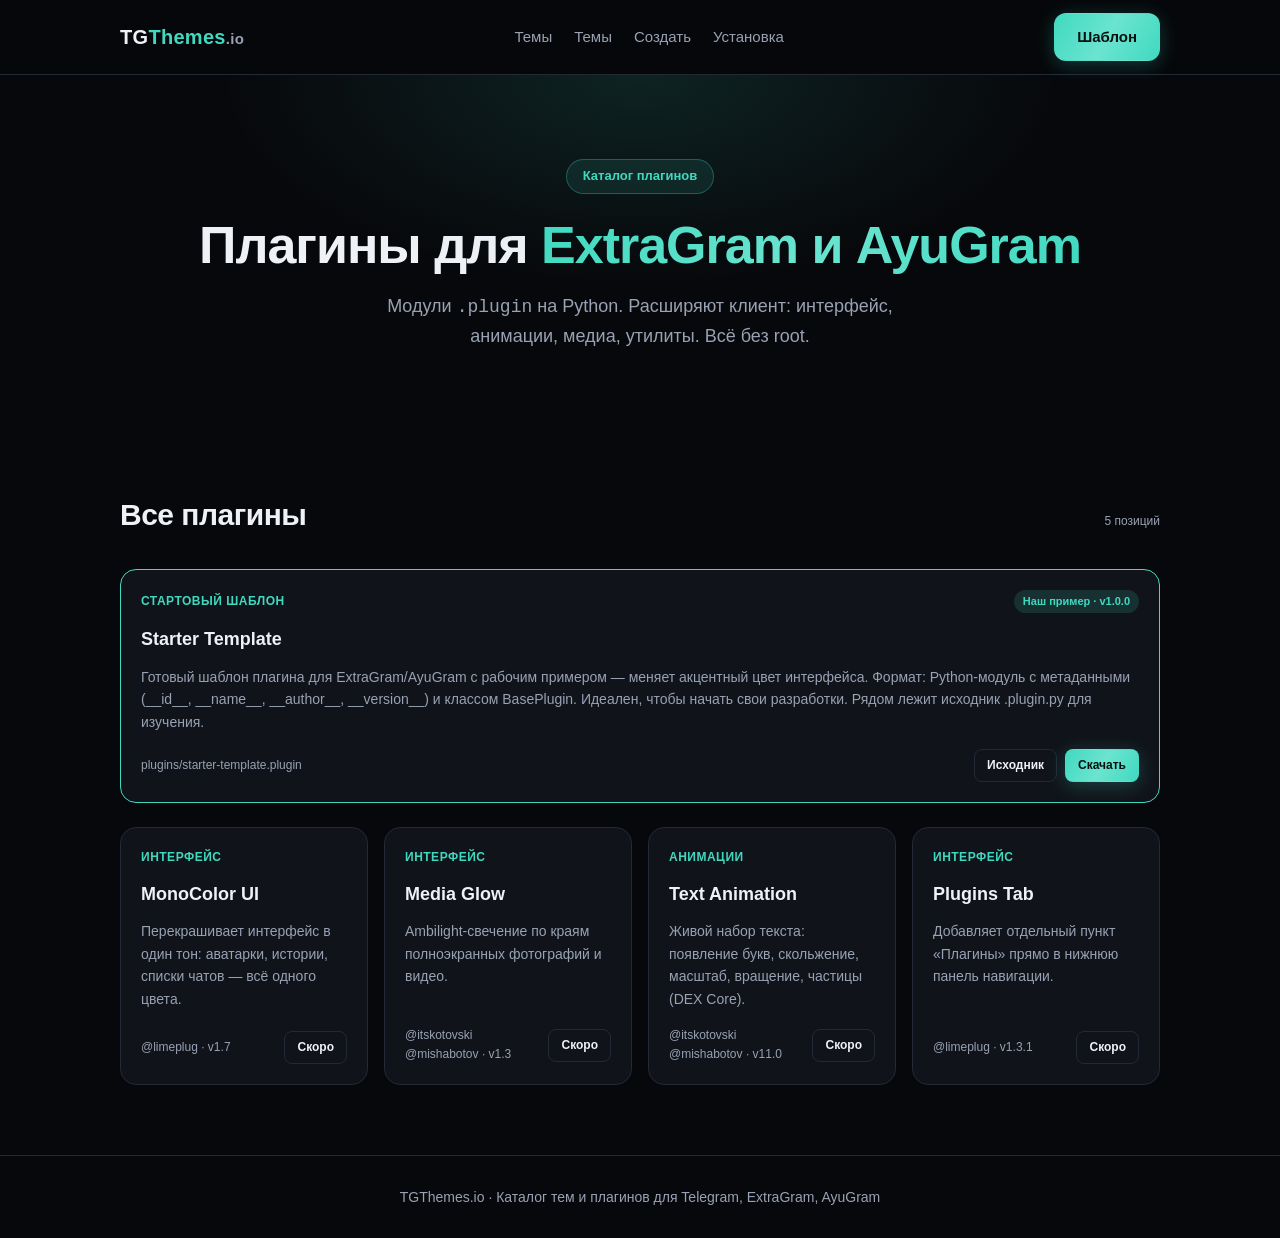
==== plugins.html @ e871de6b "Инициализация сайта TGThemes: каталог тем и плагинов" ====
<!DOCTYPE html>
<html lang="ru">
<head>
<meta charset="UTF-8">
<meta name="viewport" content="width=device-width, initial-scale=1.0">
<title>Каталог плагинов — TGThemes</title>
<meta name="description" content="Каталог плагинов .plugin для ExtraGram и AyuGram: интерфейс, анимации, медиа, утилиты. Стартовый шаблон для своих разработок.">
<link rel="stylesheet" href="css/style.css">
</head>
<body>

<header class="site">
  <div class="container">
    <div class="brand">TG<span>Themes</span><em>.io</em></div>
    <nav>
      <a href="index.html#themes">Темы</a>
      <a href="themes.html">Темы</a>
      <a href="index.html#make">Создать</a>
      <a href="index.html#howto">Установка</a>
    </nav>
    <a class="btn btn-primary btn-sm" href="plugins/starter-template.plugin" download>Шаблон</a>
  </div>
</header>

<section class="hero">
  <div class="container">
    <div class="hero-badge">Каталог плагинов</div>
    <h1>Плагины для <span class="accent-grad">ExtraGram и AyuGram</span></h1>
    <p>Модули <code>.plugin</code> на Python. Расширяют клиент: интерфейс, анимации, медиа, утилиты. Всё без root.</p>
  </div>
</section>

<section class="section">
  <div class="container">
    <div class="section-head"><h2>Все плагины</h2><span class="card-meta" id="plugins-count">…</span></div>

    <div class="card" style="margin-bottom:24px; border-color:var(--accent)">
      <div class="card-top">
        <span class="card-cat">Стартовый шаблон</span>
        <span class="card-tag">Наш пример · v1.0.0</span>
      </div>
      <div class="card-title">Starter Template</div>
      <div class="card-desc">Готовый шаблон плагина для ExtraGram/AyuGram с рабочим примером — меняет акцентный цвет интерфейса. Формат: Python-модуль с метаданными (__id__, __name__, __author__, __version__) и классом BasePlugin. Идеален, чтобы начать свои разработки. Рядом лежит исходник .plugin.py для изучения.</div>
      <div class="card-foot">
        <span class="card-meta">plugins/starter-template.plugin</span>
        <div style="display:flex;gap:8px">
          <a class="btn btn-ghost btn-xs" href="plugins/starter-template.plugin.py" download>Исходник</a>
          <a class="btn btn-primary btn-xs" href="plugins/starter-template.plugin" download>Скачать</a>
        </div>
      </div>
    </div>

    <div class="grid" id="plugins-grid"></div>
  </div>
</section>

<footer class="foot"><div class="container">TGThemes.io · Каталог тем и плагинов для Telegram, ExtraGram, AyuGram</div></footer>

<script>
const PLUGINS = [
  { name:"MonoColor UI", cat:"Интерфейс", ver:"1.7", author:"@limeplug",
    desc:"Перекрашивает интерфейс в один тон: аватарки, истории, списки чатов — всё одного цвета." },
  { name:"Media Glow", cat:"Интерфейс", ver:"1.3", author:"@itskotovski @mishabotov",
    desc:"Ambilight-свечение по краям полноэкранных фотографий и видео." },
  { name:"Text Animation", cat:"Анимации", ver:"11.0", author:"@itskotovski @mishabotov",
    desc:"Живой набор текста: появление букв, скольжение, масштаб, вращение, частицы (DEX Core)." },
  { name:"Plugins Tab", cat:"Интерфейс", ver:"1.3.1", author:"@limeplug",
    desc:"Добавляет отдельный пункт «Плагины» прямо в нижнюю панель навигации." }
];
document.getElementById('plugins-count').textContent = (PLUGINS.length+1) + ' позиций';
document.getElementById('plugins-grid').innerHTML = PLUGINS.map(p =>
  '<div class="card">'+
    '<div class="card-top"><span class="card-cat">'+p.cat+'</span></div>'+
    '<div class="card-title">'+p.name+'</div>'+
    '<div class="card-desc">'+p.desc+'</div>'+
    '<div class="card-foot">'+
      '<span class="card-meta">'+p.author+' · v'+p.ver+'</span>'+
      '<a class="btn btn-ghost btn-xs" href="index.html#make">Скоро</a>'+
    '</div>'+
  '</div>').join('');
</script>
</body>
</html>
---- css/style.css ----
:root {
  --bg: #07080b;
  --panel: #10131a;
  --panel-2: #161a23;
  --border: #232936;
  --text: #eef1f6;
  --muted: #98a2b3;
  --accent: #40d9c0;
  --accent-2: #6be4d0;
  --grad: linear-gradient(120deg, #40d9c0 0%, #6be4d0 50%, #40d9c0 100%);
}
* { box-sizing: border-box; margin: 0; padding: 0; }
html { scroll-behavior: smooth; }
body { font-family: "Inter", -apple-system, "Segoe UI", Roboto, sans-serif; background: var(--bg); color: var(--text); line-height: 1.6; -webkit-font-smoothing: antialiased; }
a { color: var(--accent); text-decoration: none; }
a:hover { color: var(--accent-2); }
img { max-width: 100%; display: block; }
.container { max-width: 1080px; margin: 0 auto; padding: 0 20px; }

/* NAV */
header.site { position: sticky; top: 0; z-index: 100; backdrop-filter: blur(10px); background: rgba(7,8,11,0.85); border-bottom: 1px solid var(--border); }
header.site .container { display: flex; align-items: center; justify-content: space-between; padding: 13px 20px; }
.brand { font-size: 20px; font-weight: 800; letter-spacing: .3px; }
.brand span { color: var(--accent); }
.brand em { font-style: normal; color: var(--muted); font-size: 15px; }
nav { display: flex; gap: 22px; }
nav a { color: var(--muted); font-weight: 500; font-size: 15px; }
nav a:hover { color: var(--text); }
.btn-sm { padding: 7px 14px; font-size: 13px; }

/* BUTTONS */
.btn { display: inline-flex; align-items: center; justify-content: center; gap: 8px; padding: 11px 22px; border-radius: 12px; font-weight: 600; font-size: 15px; cursor: pointer; transition: transform .15s, opacity .15s, background .15s; border: 1px solid transparent; }
.btn-primary { background: var(--grad); color: #06110f; box-shadow: 0 4px 20px rgba(64,217,192,0.25); }
.btn-primary:hover { transform: translateY(-1px); color: #06110f; }
.btn-ghost { background: transparent; color: var(--text); border: 1px solid var(--border); }
.btn-ghost:hover { border-color: var(--accent); color: var(--text); }
.btn-xs { padding: 6px 12px; font-size: 12px; border-radius: 8px; }

/* HERO */
.hero { padding: 84px 0 70px; text-align: center; position: relative; overflow: hidden; }
.hero::before { content: ""; position: absolute; inset: 0; background: radial-gradient(600px 300px at 50% 0%, rgba(64,217,192,0.13), transparent 70%); pointer-events: none; }
.hero-badge { display: inline-block; padding: 6px 16px; border-radius: 100px; background: rgba(64,217,192,0.1); border: 1px solid rgba(64,217,192,0.3); color: var(--accent); font-size: 13px; font-weight: 600; margin-bottom: 22px; }
.hero h1 { font-size: 52px; font-weight: 800; line-height: 1.12; letter-spacing: -1px; margin-bottom: 18px; }
.accent-grad { background: var(--grad); -webkit-background-clip: text; background-clip: text; color: transparent; }
.hero p { color: var(--muted); font-size: 18px; max-width: 560px; margin: 0 auto 30px; }
.hero-cta { display: flex; gap: 14px; justify-content: center; flex-wrap: wrap; }
.hero-stats { display: flex; gap: 40px; justify-content: center; margin-top: 44px; flex-wrap: wrap; }
.hero-stats div { text-align: center; }
.hero-stats b { display: block; font-size: 30px; font-weight: 800; color: var(--text); }
.hero-stats span { color: var(--muted); font-size: 14px; }

/* SECTIONS */
.section { padding: 40px 0 70px; }
.section.alt { background: #0b0e14; border-top: 1px solid var(--border); border-bottom: 1px solid var(--border); }
.section-head { display: flex; align-items: baseline; justify-content: space-between; margin-bottom: 30px; gap: 16px; }
.section-head h2 { font-size: 30px; font-weight: 800; letter-spacing: -0.5px; }
.link-arrow { color: var(--accent); font-weight: 600; white-space: nowrap; }

/* THEME SHOWCASE */
.theme-showcase { display: grid; grid-template-columns: minmax(0,1fr) minmax(280px,360px); gap: 34px; align-items: start; }
.theme-browser { background: var(--panel); border: 1px solid var(--border); border-radius: 18px; overflow: hidden; }
.browser-top { display: flex; align-items: center; gap: 7px; padding: 12px 16px; background: var(--panel-2); border-bottom: 1px solid var(--border); }
.browser-top span { width: 11px; height: 11px; border-radius: 50%; background: #333a48; }
.browser-top span:nth-child(1){background:#ff5f57}.browser-top span:nth-child(2){background:#febc2e}.browser-top span:nth-child(3){background:#28c840}
.browser-top i { margin-left: 10px; color: var(--muted); font-style: normal; font-size: 12px; }
.browser-body { background: #0a0c10; display: flex; justify-content: center; padding: 34px 20px; }
.phone-frame { width: 260px; border-radius: 28px; overflow: hidden; border: 2px solid #2a3040; box-shadow: 0 20px 50px rgba(0,0,0,0.5); transition: background .4s; background: #0a0a0c; }
.phone-header { display: flex; align-items: center; gap: 10px; padding: 14px 14px 10px; background: #0d0d0f; transition: background .4s; }
.ph-avatar { width: 36px; height: 36px; border-radius: 50%; background: linear-gradient(135deg,var(--accent),#2b9cb8); flex-shrink: 0; }
.ph-name { font-weight: 700; font-size: 15px; transition: color .4s; }
.ph-status { font-size: 12px; transition: color .4s; }
.ph-icons { margin-left: auto; color: var(--muted); font-size: 18px; }
.phone-chat { padding: 8px 12px 20px; display: flex; flex-direction: column; gap: 9px; }
.pmsg { display: flex; flex-direction: column; max-width: 82%; }
.pmsg.in { align-self: flex-start; align-items: flex-start; }
.pmsg.out { align-self: flex-end; align-items: flex-end; }
.pmsg span { padding: 8px 12px; font-size: 13px; line-height: 1.35; transition: background .4s, color .4s; }
.pmsg.in span { background: #1a1a1e; color: #e8e8e8; border-radius: 14px 14px 14px 4px; }
.pmsg.out span { background: #40d9c0; color: #0d0d0f; border-radius: 14px 14px 4px 14px; }
.pmsg em { font-style: normal; font-size: 11px; opacity: 0.75; margin-top: 3px; padding: 0 4px; }

.theme-picker h3 { font-size: 20px; font-weight: 700; margin-bottom: 6px; }
.theme-picker > p { color: var(--muted); font-size: 14px; margin-bottom: 20px; }
.picker-list { display: flex; flex-direction: column; gap: 10px; }
.pick { display: flex; align-items: center; gap: 14px; padding: 12px 14px; background: var(--panel); border: 1px solid var(--border); border-radius: 14px; cursor: pointer; text-align: left; transition: border-color .2s, background .2s; color: var(--text); }
.pick:hover { border-color: var(--accent); }
.pick.active { border-color: var(--accent); background: rgba(64,217,192,0.08); }
.pick-swatches { display: flex; }
.pick-swatches i { width: 18px; height: 18px; border-radius: 50%; border: 1px solid #333; margin-left: -5px; }
.pick-swatches i:first-child { margin-left: 0; }
.pick-name { font-weight: 600; flex: 1; }
.pick-size { font-size: 12px; color: var(--muted); }

/* GRID / CARDS */
.grid { display: grid; grid-template-columns: repeat(auto-fill, minmax(230px, 1fr)); gap: 16px; }
.card { background: var(--panel); border: 1px solid var(--border); border-radius: 16px; padding: 20px; display: flex; flex-direction: column; gap: 12px; transition: transform .18s, border-color .18s; }
.card:hover { transform: translateY(-4px); border-color: var(--accent); }
.card-top { display: flex; align-items: center; justify-content: space-between; }
.card-cat { font-size: 12px; color: var(--accent); font-weight: 700; text-transform: uppercase; letter-spacing: .5px; }
.card-tag { font-size: 11px; background: rgba(64,217,192,0.15); color: var(--accent); padding: 3px 9px; border-radius: 100px; font-weight: 600; }
.card-title { font-size: 18px; font-weight: 700; }
.card-desc { color: var(--muted); font-size: 14px; flex: 1; }
.card-foot { display: flex; align-items: center; justify-content: space-between; gap: 10px; margin-top: 4px; }
.card-meta { font-size: 12px; color: var(--muted); }

/* CTA */
.cta-box { text-align: center; background: var(--panel); border: 1px solid var(--border); border-radius: 22px; padding: 54px 30px; }
.cta-icon { font-size: 44px; margin-bottom: 12px; }
.cta-box h2 { font-size: 28px; font-weight: 800; margin-bottom: 10px; }
.cta-box p { color: var(--muted); max-width: 480px; margin: 0 auto 24px; }

/* STEPS */
.steps { display: grid; grid-template-columns: repeat(auto-fit,minmax(240px,1fr)); gap: 16px; }
.step { display: flex; gap: 16px; background: var(--panel); border: 1px solid var(--border); padding: 20px; border-radius: 16px; }
.step-num { width: 38px; height: 38px; border-radius: 50%; background: var(--grad); color: #06110f; font-weight: 800; display: flex; align-items: center; justify-content: center; flex-shrink: 0; }
.step-body b { display: block; font-size: 16px; margin-bottom: 3px; }
.step-body span { color: var(--muted); font-size: 14px; }

footer.foot { border-top: 1px solid var(--border); padding: 30px 0; text-align: center; color: var(--muted); font-size: 14px; }

@media (max-width: 820px) {
  .theme-showcase { grid-template-columns: 1fr; }
  .hero h1 { font-size: 36px; }
  .hero-stats { gap: 24px; }
  .section-head h2 { font-size: 24px; }
}
@media (max-width: 560px) {
  nav { display: none; }
  .hero { padding-top: 60px; }
  .hero h1 { font-size: 30px; }
  .hero p { font-size: 16px; }
  .section-head { flex-direction: column; gap: 6px; }
}
@media (prefers-reduced-motion: reduce) {
  * { animation: none !important; transition: none !important; }
}
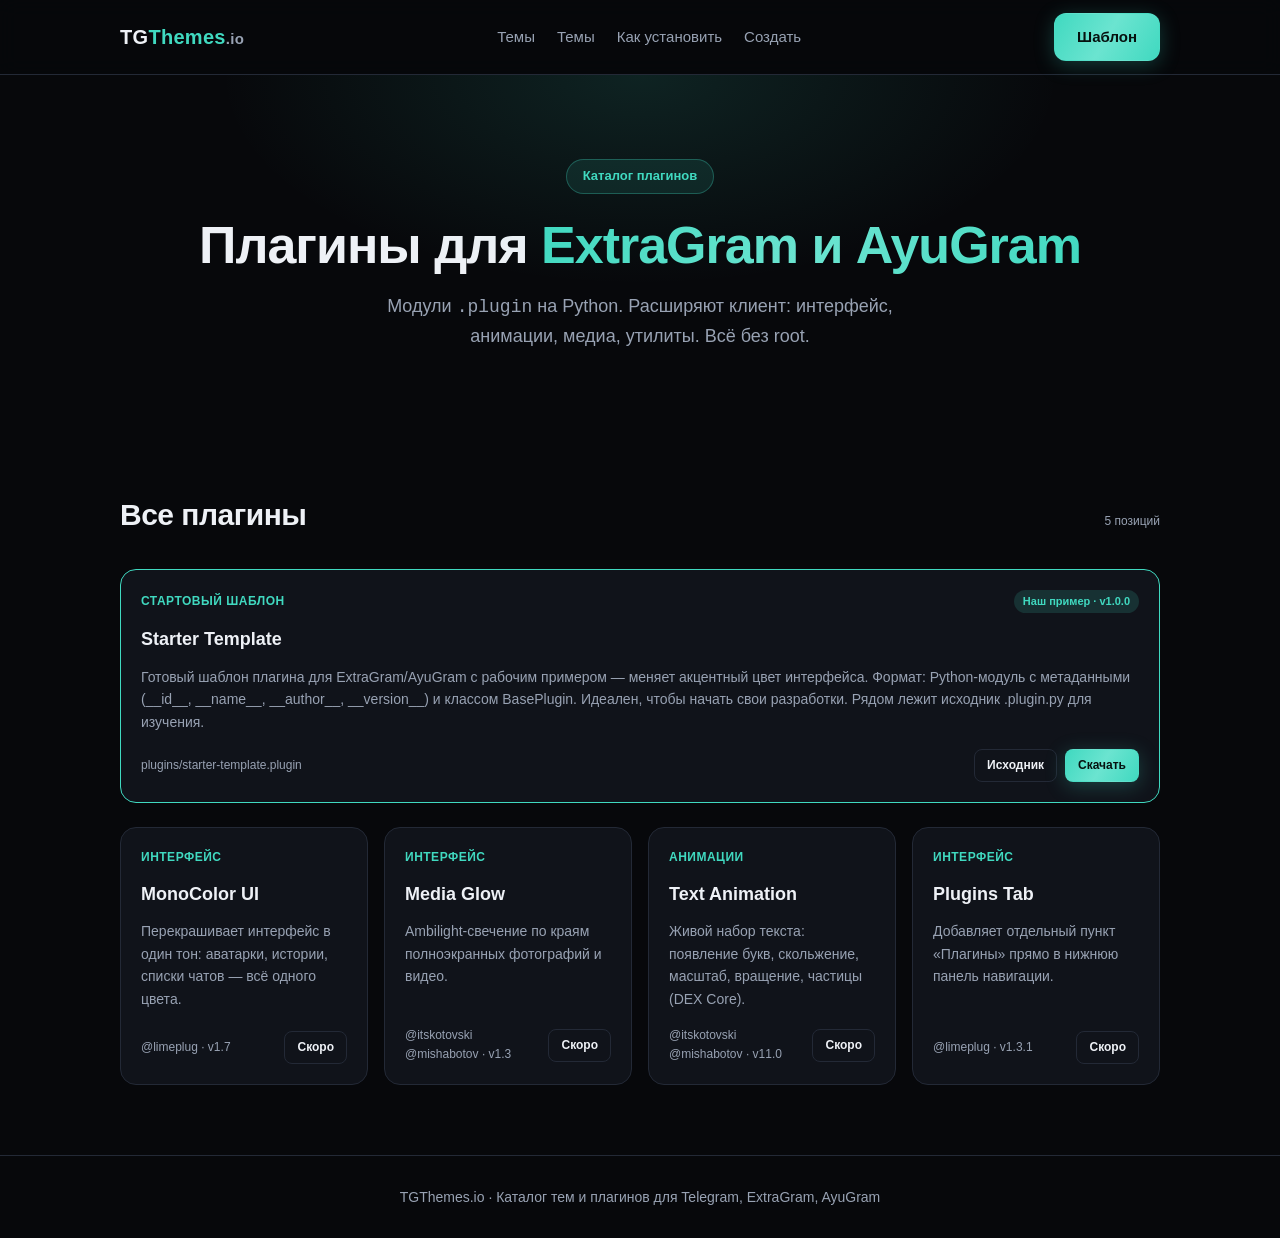
==== commit ed30d21f: "Добавлена страница «Как установить» с пошаговыми иллюстрациями, tg:// логика, обновлена навигация" ====
--- a/plugins.html
+++ b/plugins.html
@@ -15,8 +15,8 @@
     <nav>
       <a href="index.html#themes">Темы</a>
       <a href="themes.html">Темы</a>
+      <a href="install.html">Как установить</a>
       <a href="index.html#make">Создать</a>
-      <a href="index.html#howto">Установка</a>
     </nav>
     <a class="btn btn-primary btn-sm" href="plugins/starter-template.plugin" download>Шаблон</a>
   </div>
--- a/css/style.css
+++ b/css/style.css
@@ -118,6 +118,31 @@
 
 footer.foot { border-top: 1px solid var(--border); padding: 30px 0; text-align: center; color: var(--muted); font-size: 14px; }
 
+/* INSTALL PAGE */
+.tab-section { padding-top: 10px; }
+.tab-bar { display: flex; gap: 10px; margin-bottom: 28px; }
+.tab { padding: 11px 22px; border-radius: 12px; background: var(--panel); border: 1px solid var(--border); color: var(--muted); font-weight: 600; font-size: 15px; cursor: pointer; transition: all .2s; }
+.tab.active { background: var(--accent); color: #06110f; border-color: var(--accent); }
+.tab-panel { display: none; }
+.tab-panel.active { display: block; }
+.steps-col { display: flex; flex-direction: column; gap: 18px; max-width: 760px; margin: 0 auto; }
+.step-card { display: flex; gap: 22px; background: var(--panel); border: 1px solid var(--border); border-radius: 18px; padding: 20px; align-items: center; }
+.step-img { width: 150px; height: 150px; flex-shrink: 0; border-radius: 14px; overflow: hidden; background: #0a0c10; }
+.step-img img { width: 100%; height: 100%; object-fit: cover; }
+.step-body { flex: 1; }
+.step-tag { font-size: 12px; font-weight: 700; text-transform: uppercase; letter-spacing: .6px; color: var(--accent); margin-bottom: 6px; }
+.step-body h3 { font-size: 19px; font-weight: 700; margin-bottom: 8px; }
+.step-body p { color: var(--muted); font-size: 15px; }
+.step-body code { background: var(--panel-2); border: 1px solid var(--border); border-radius: 6px; padding: 1px 6px; font-size: 13px; color: var(--accent-2); }
+.notice { max-width: 760px; margin: 26px auto 0; background: rgba(64,217,192,0.07); border: 1px solid rgba(64,217,192,0.25); border-radius: 14px; padding: 16px 18px; color: var(--muted); font-size: 14px; }
+.notice b { display: block; color: var(--text); margin-bottom: 4px; }
+
+@media (max-width: 560px) {
+  .step-card { flex-direction: column; align-items: flex-start; }
+  .step-img { width: 100%; height: auto; aspect-ratio: 4/3; }
+  .tab-bar { flex-direction: column; }
+}
+
 @media (max-width: 820px) {
   .theme-showcase { grid-template-columns: 1fr; }
   .hero h1 { font-size: 36px; }
